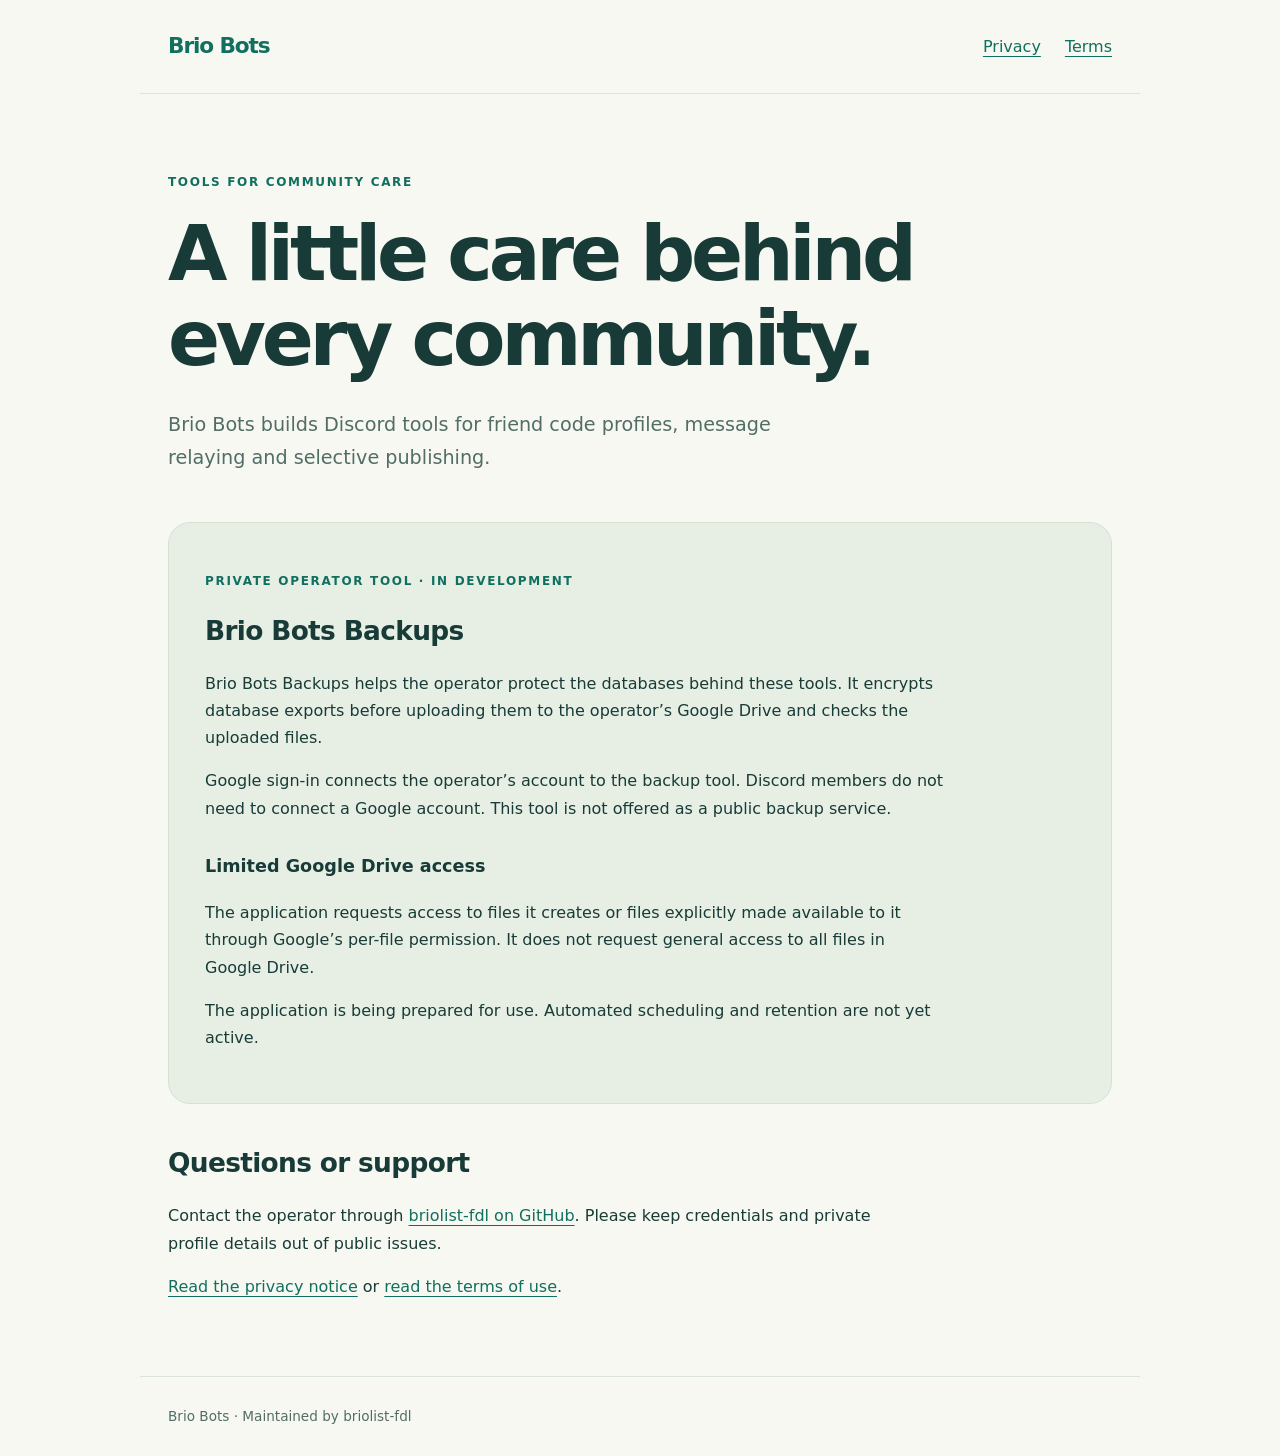
==== index.html @ 3f46c60c "Add Brio Bots Backups information website" ====
<!doctype html>
<html lang="en">
<head>
<meta charset="utf-8">
<meta name="viewport" content="width=device-width, initial-scale=1">
<meta name="description" content="Brio Bots Backups is a private tool for encrypted database backups for Brio Bots Discord applications.">
<title>Brio Bots Backups</title>
<link rel="stylesheet" href="style.css">
</head>
<body>
<header><a class="brand" href="./">Brio Bots</a><nav aria-label="Main navigation"><a href="privacy.html">Privacy</a><a href="terms.html">Terms</a></nav></header>
<main>
<p class="eyebrow">TOOLS FOR COMMUNITY CARE</p>
<h1>A little care behind<br>every community.</h1>
<p class="intro">Brio Bots builds Discord tools for friend code profiles, message relaying and selective publishing.</p>
<section class="card" aria-labelledby="backup-title">
<p class="eyebrow">PRIVATE OPERATOR TOOL · IN DEVELOPMENT</p>
<h2 id="backup-title">Brio Bots Backups</h2>
<p>Brio Bots Backups helps the operator protect the databases behind these tools. It encrypts database exports before uploading them to the operator’s Google Drive and checks the uploaded files.</p>
<p>Google sign-in connects the operator’s account to the backup tool. Discord members do not need to connect a Google account. This tool is not offered as a public backup service.</p>
<h3>Limited Google Drive access</h3>
<p>The application requests access to files it creates or files explicitly made available to it through Google’s per-file permission. It does not request general access to all files in Google Drive.</p>
<p>The application is being prepared for use. Automated scheduling and retention are not yet active.</p>
</section>
<section class="contact"><h2>Questions or support</h2><p>Contact the operator through <a href="https://github.com/briolist-fdl">briolist-fdl on GitHub</a>. Please keep credentials and private profile details out of public issues.</p><p><a href="privacy.html">Read the privacy notice</a> or <a href="terms.html">read the terms of use</a>.</p></section>
</main>
<footer>Brio Bots · Maintained by briolist-fdl</footer>
</body></html>
---- style.css ----
:root{color-scheme:light;--ink:#183b38;--muted:#526d67;--paper:#f7f8f1;--accent:#116f60}*{box-sizing:border-box}body{margin:0;background:var(--paper);color:var(--ink);font-family:system-ui,-apple-system,BlinkMacSystemFont,"Segoe UI",sans-serif;line-height:1.7}header,main,footer{max-width:1000px;margin:auto;padding:28px}header{display:flex;justify-content:space-between;align-items:center;border-bottom:1px solid #dce3d8}.brand{font-size:1.35rem;font-weight:800;text-decoration:none;letter-spacing:-.05em}nav{display:flex;gap:24px}a{color:var(--accent);text-underline-offset:4px}a:hover{text-decoration-thickness:2px}a:focus-visible{outline:3px solid #ddad32;outline-offset:5px}main{padding-top:66px;padding-bottom:60px}h1{font-size:clamp(2.4rem,6vw,4.8rem);line-height:1.1;letter-spacing:-.055em;font-weight:750;margin:20px 0 28px}h2{font-size:1.65rem;line-height:1.3;letter-spacing:-.025em}h3{font-size:1.1rem;margin-top:30px}.eyebrow{font-size:.75rem;font-weight:750;letter-spacing:.14em;color:var(--accent)}.intro{font-size:1.2rem;max-width:630px;color:var(--muted)}.card{background:#e7efe5;border:1px solid #d5e1d2;border-radius:22px;padding:36px;margin-top:48px}.card p{max-width:740px}.contact{margin-top:42px;max-width:750px}footer{font-size:.85rem;border-top:1px solid #dce3d8;color:var(--muted)}.document{max-width:800px;padding-top:44px}.document h1{font-size:3rem}.document h2{margin-top:38px}.muted{color:var(--muted)}code{background:#e7efe5;padding:2px 5px;border-radius:4px}@media(max-width:520px){header,main,footer{padding-left:22px;padding-right:22px}main{padding-top:40px}.card{padding:24px}nav{gap:16px}.document h1{font-size:2.5rem}}
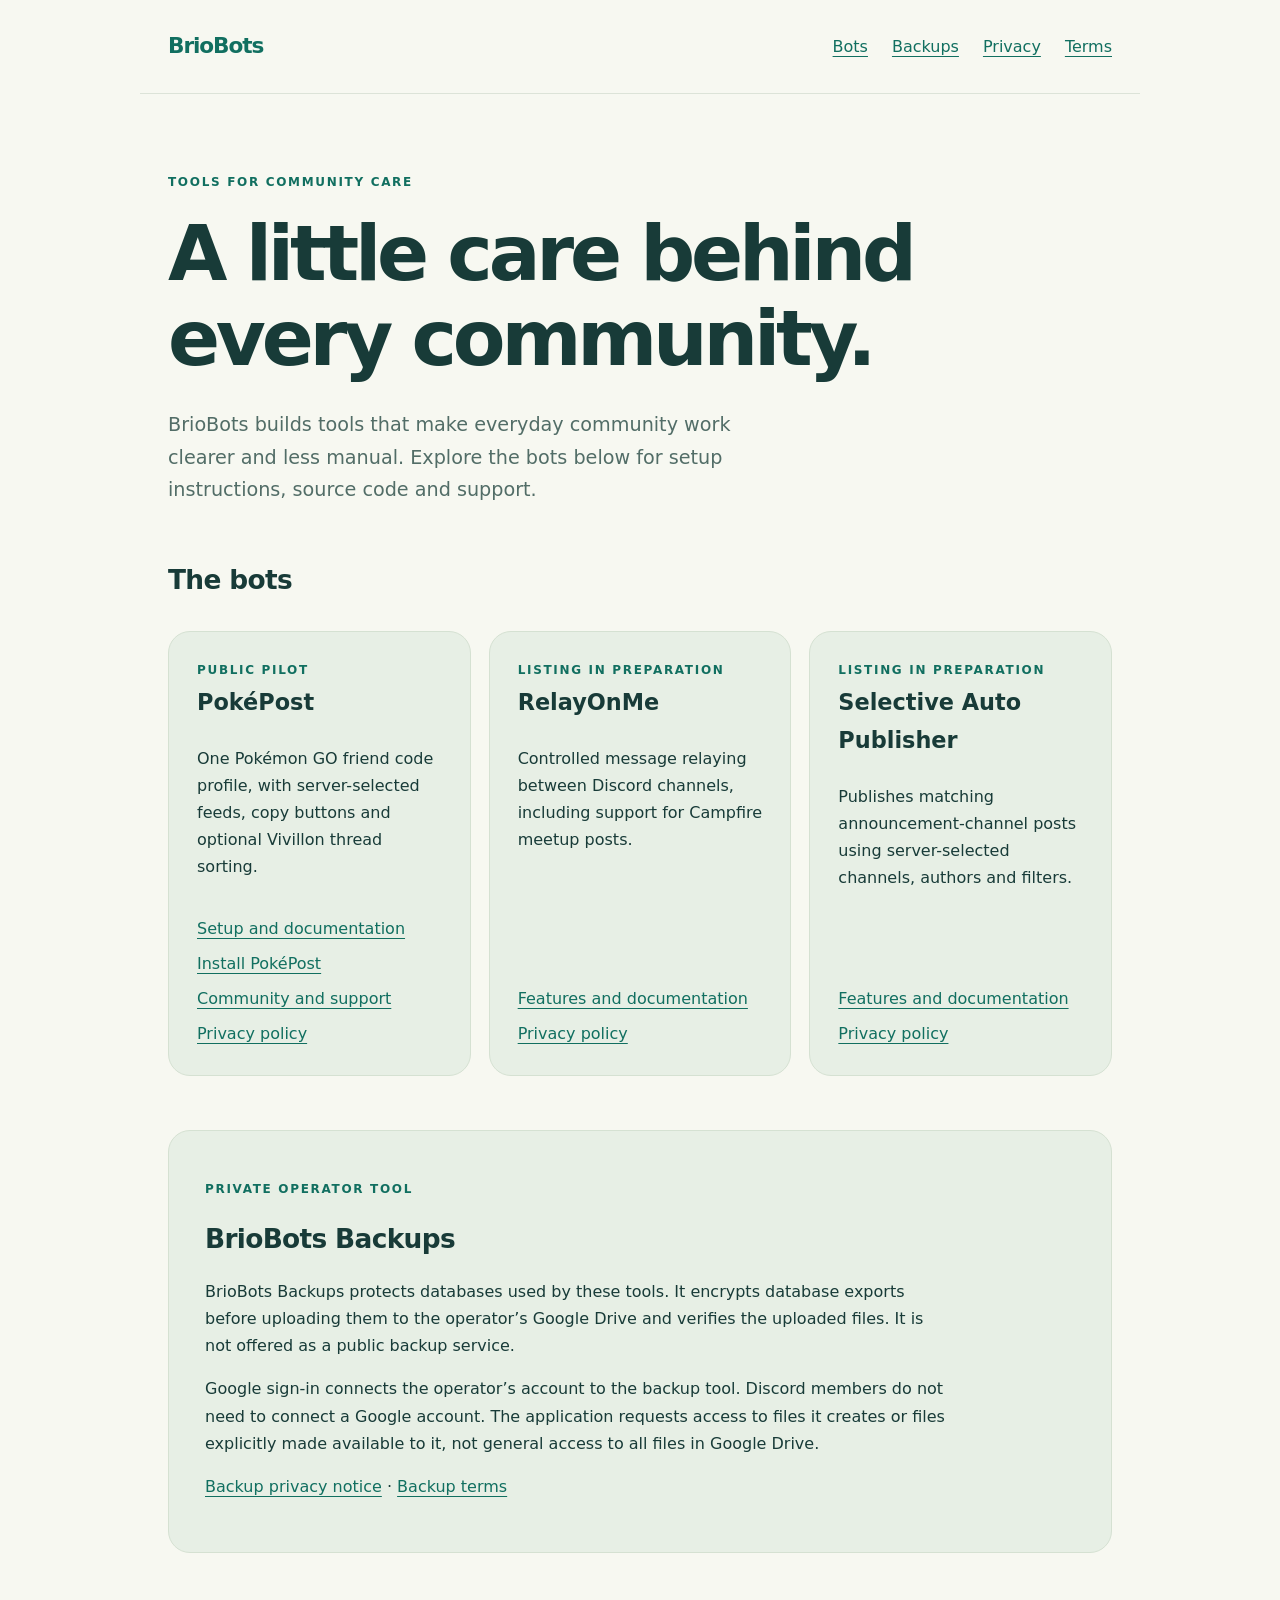
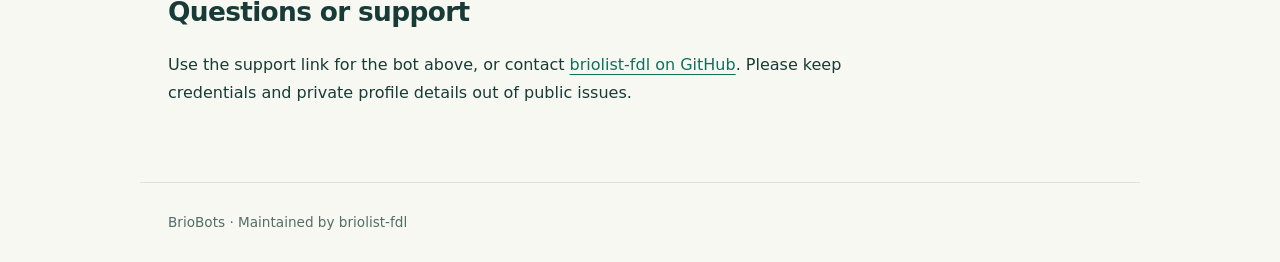
==== commit ac93f576: "Brand BrioBots site and add bot landing sections" ====
--- a/index.html
+++ b/index.html
@@ -3,26 +3,32 @@
 <head>
 <meta charset="utf-8">
 <meta name="viewport" content="width=device-width, initial-scale=1">
-<meta name="description" content="Brio Bots Backups is a private tool for encrypted database backups for Brio Bots Discord applications.">
-<title>Brio Bots Backups</title>
+<meta name="description" content="BrioBots builds practical Discord tools for friend code profiles, message relaying and selective publishing.">
+<title>BrioBots · Discord tools for communities</title>
 <link rel="stylesheet" href="style.css">
 </head>
 <body>
-<header><a class="brand" href="./">Brio Bots</a><nav aria-label="Main navigation"><a href="privacy.html">Privacy</a><a href="terms.html">Terms</a></nav></header>
+<header><a class="brand" href="./">BrioBots</a><nav aria-label="Main navigation"><a href="#bots">Bots</a><a href="#backups">Backups</a><a href="privacy.html">Privacy</a><a href="terms.html">Terms</a></nav></header>
 <main>
 <p class="eyebrow">TOOLS FOR COMMUNITY CARE</p>
 <h1>A little care behind<br>every community.</h1>
-<p class="intro">Brio Bots builds Discord tools for friend code profiles, message relaying and selective publishing.</p>
-<section class="card" aria-labelledby="backup-title">
-<p class="eyebrow">PRIVATE OPERATOR TOOL · IN DEVELOPMENT</p>
-<h2 id="backup-title">Brio Bots Backups</h2>
-<p>Brio Bots Backups helps the operator protect the databases behind these tools. It encrypts database exports before uploading them to the operator’s Google Drive and checks the uploaded files.</p>
-<p>Google sign-in connects the operator’s account to the backup tool. Discord members do not need to connect a Google account. This tool is not offered as a public backup service.</p>
-<h3>Limited Google Drive access</h3>
-<p>The application requests access to files it creates or files explicitly made available to it through Google’s per-file permission. It does not request general access to all files in Google Drive.</p>
-<p>The application is being prepared for use. Automated scheduling and retention are not yet active.</p>
+<p class="intro">BrioBots builds tools that make everyday community work clearer and less manual. Explore the bots below for setup instructions, source code and support.</p>
+<section id="bots" aria-labelledby="bots-title">
+<h2 id="bots-title">The bots</h2>
+<div class="bot-grid">
+<article class="card bot-card"><p class="eyebrow">PUBLIC PILOT</p><h3>PokéPost</h3><p>One Pokémon GO friend code profile, with server-selected feeds, copy buttons and optional Vivillon thread sorting.</p><div class="card-links"><a href="https://github.com/briolist-fdl/PokePost#readme">Setup and documentation</a><a href="https://discord.com/oauth2/authorize?client_id=1494609975031369828&amp;scope=bot%20applications.commands&amp;permissions=292058115072&amp;integration_type=0">Install PokéPost</a><a href="https://discord.gg/FzXq7fjRhR">Community and support</a><a href="https://github.com/briolist-fdl/PokePost/blob/main/PRIVACY.md">Privacy policy</a></div></article>
+<article class="card bot-card"><p class="eyebrow">LISTING IN PREPARATION</p><h3>RelayOnMe</h3><p>Controlled message relaying between Discord channels, including support for Campfire meetup posts.</p><div class="card-links"><a href="https://github.com/briolist-fdl/RelayOnMe#readme">Features and documentation</a><a href="https://github.com/briolist-fdl/RelayOnMe/blob/main/PRIVACY.md">Privacy policy</a></div></article>
+<article class="card bot-card"><p class="eyebrow">LISTING IN PREPARATION</p><h3>Selective Auto Publisher</h3><p>Publishes matching announcement-channel posts using server-selected channels, authors and filters.</p><div class="card-links"><a href="https://github.com/briolist-fdl/Selective-Auto-Publisher#readme">Features and documentation</a><a href="https://github.com/briolist-fdl/Selective-Auto-Publisher/blob/main/PRIVACY.md">Privacy policy</a></div></article>
+</div>
 </section>
-<section class="contact"><h2>Questions or support</h2><p>Contact the operator through <a href="https://github.com/briolist-fdl">briolist-fdl on GitHub</a>. Please keep credentials and private profile details out of public issues.</p><p><a href="privacy.html">Read the privacy notice</a> or <a href="terms.html">read the terms of use</a>.</p></section>
+<section id="backups" class="card backup-card" aria-labelledby="backup-title">
+<p class="eyebrow">PRIVATE OPERATOR TOOL</p>
+<h2 id="backup-title">BrioBots Backups</h2>
+<p>BrioBots Backups protects databases used by these tools. It encrypts database exports before uploading them to the operator’s Google Drive and verifies the uploaded files. It is not offered as a public backup service.</p>
+<p>Google sign-in connects the operator’s account to the backup tool. Discord members do not need to connect a Google account. The application requests access to files it creates or files explicitly made available to it, not general access to all files in Google Drive.</p>
+<p><a href="privacy.html">Backup privacy notice</a> · <a href="terms.html">Backup terms</a></p>
+</section>
+<section class="contact"><h2>Questions or support</h2><p>Use the support link for the bot above, or contact <a href="https://github.com/briolist-fdl">briolist-fdl on GitHub</a>. Please keep credentials and private profile details out of public issues.</p></section>
 </main>
-<footer>Brio Bots · Maintained by briolist-fdl</footer>
+<footer>BrioBots · Maintained by briolist-fdl</footer>
 </body></html>
--- a/style.css
+++ b/style.css
@@ -1 +1,11 @@
 :root{color-scheme:light;--ink:#183b38;--muted:#526d67;--paper:#f7f8f1;--accent:#116f60}*{box-sizing:border-box}body{margin:0;background:var(--paper);color:var(--ink);font-family:system-ui,-apple-system,BlinkMacSystemFont,"Segoe UI",sans-serif;line-height:1.7}header,main,footer{max-width:1000px;margin:auto;padding:28px}header{display:flex;justify-content:space-between;align-items:center;border-bottom:1px solid #dce3d8}.brand{font-size:1.35rem;font-weight:800;text-decoration:none;letter-spacing:-.05em}nav{display:flex;gap:24px}a{color:var(--accent);text-underline-offset:4px}a:hover{text-decoration-thickness:2px}a:focus-visible{outline:3px solid #ddad32;outline-offset:5px}main{padding-top:66px;padding-bottom:60px}h1{font-size:clamp(2.4rem,6vw,4.8rem);line-height:1.1;letter-spacing:-.055em;font-weight:750;margin:20px 0 28px}h2{font-size:1.65rem;line-height:1.3;letter-spacing:-.025em}h3{font-size:1.1rem;margin-top:30px}.eyebrow{font-size:.75rem;font-weight:750;letter-spacing:.14em;color:var(--accent)}.intro{font-size:1.2rem;max-width:630px;color:var(--muted)}.card{background:#e7efe5;border:1px solid #d5e1d2;border-radius:22px;padding:36px;margin-top:48px}.card p{max-width:740px}.contact{margin-top:42px;max-width:750px}footer{font-size:.85rem;border-top:1px solid #dce3d8;color:var(--muted)}.document{max-width:800px;padding-top:44px}.document h1{font-size:3rem}.document h2{margin-top:38px}.muted{color:var(--muted)}code{background:#e7efe5;padding:2px 5px;border-radius:4px}@media(max-width:520px){header,main,footer{padding-left:22px;padding-right:22px}main{padding-top:40px}.card{padding:24px}nav{gap:16px}.document h1{font-size:2.5rem}}
+:root{scroll-behavior:smooth}
+#bots{margin-top:56px}
+.bot-grid{display:grid;grid-template-columns:repeat(auto-fit,minmax(250px,1fr));gap:18px}
+.bot-card{margin-top:12px;display:flex;flex-direction:column;padding:28px}
+.bot-card h3{font-size:1.4rem;margin:2px 0 8px}
+.bot-card .eyebrow{margin:0}
+.card-links{display:flex;flex-direction:column;gap:8px;margin-top:auto;padding-top:18px}
+.backup-card{margin-top:54px}
+nav{flex-wrap:wrap}
+@media(max-width:520px){nav{gap:12px;font-size:.9rem}}
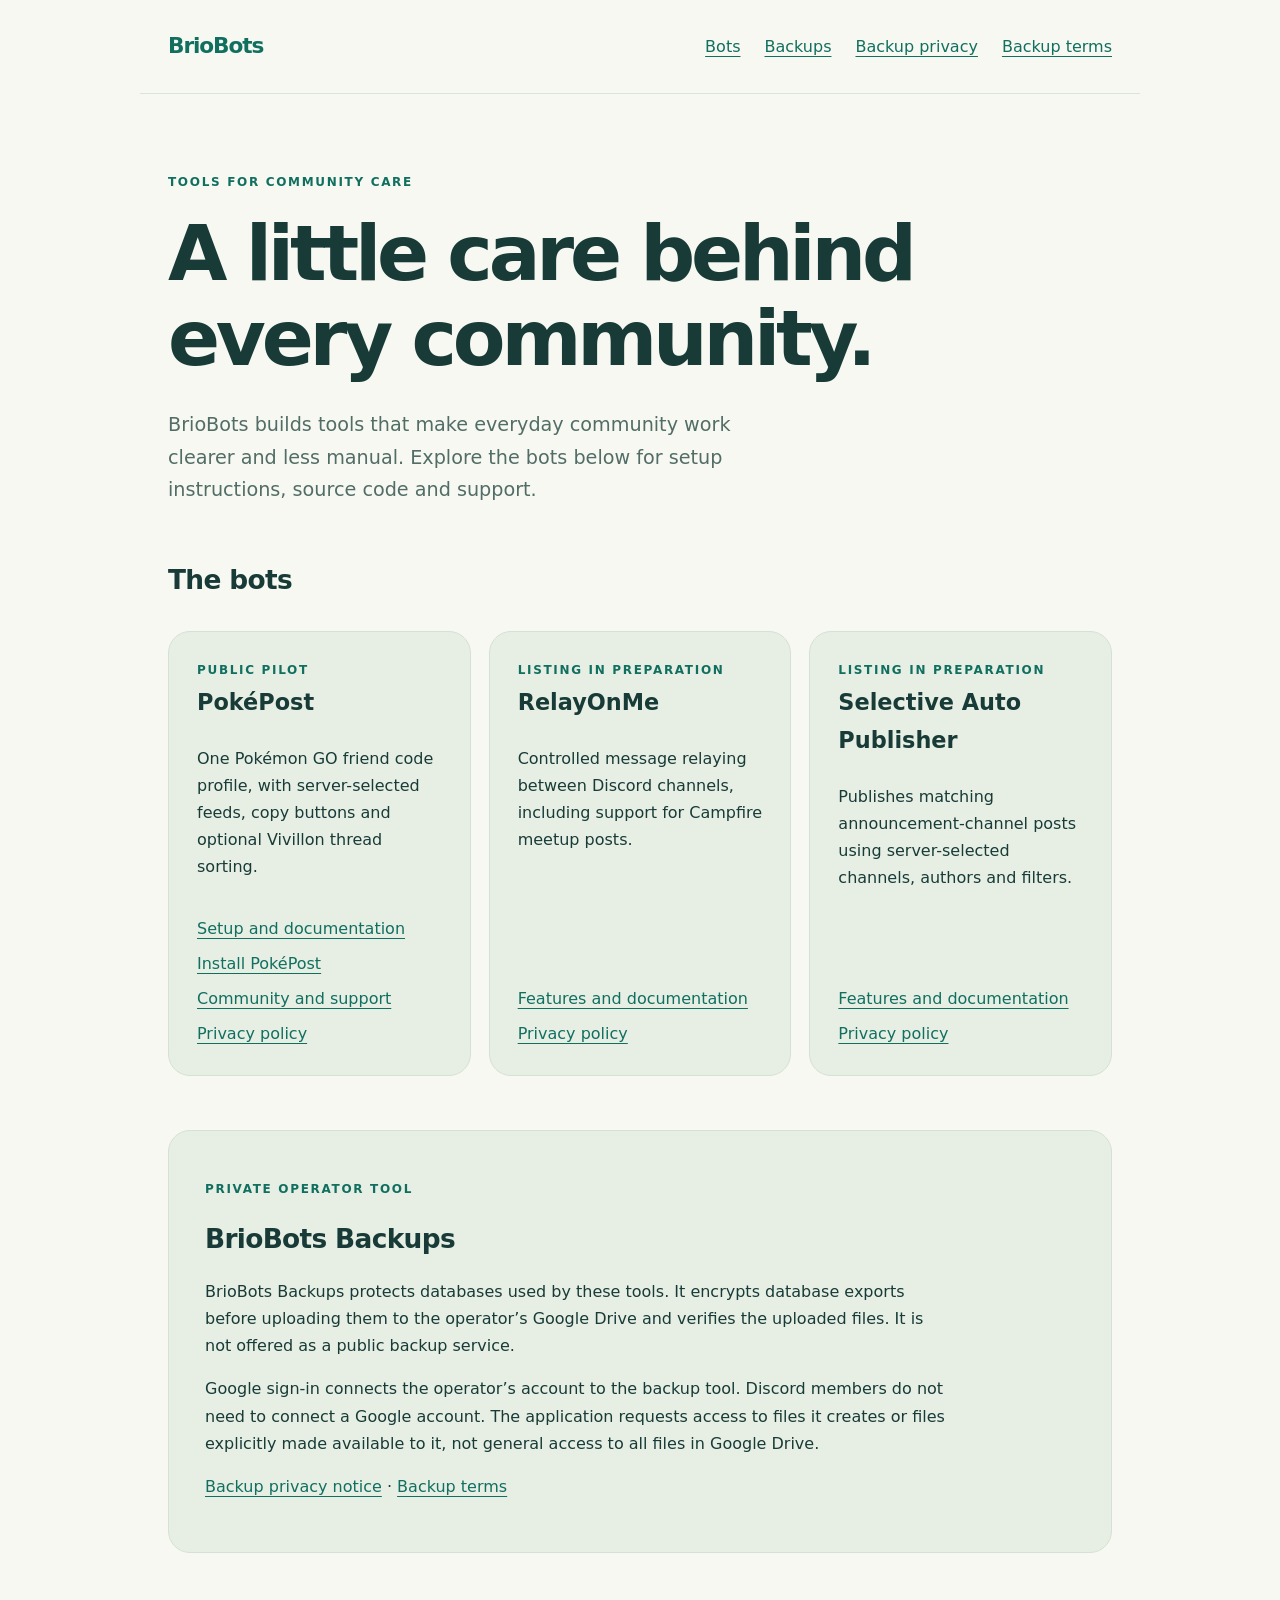
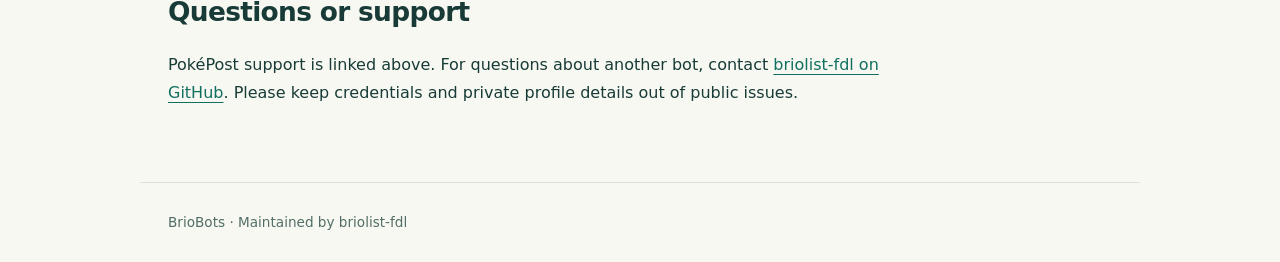
==== commit 10209f18: "Clarify backup-only policies and bot support" ====
--- a/index.html
+++ b/index.html
@@ -5,10 +5,10 @@
 <meta name="viewport" content="width=device-width, initial-scale=1">
 <meta name="description" content="BrioBots builds practical Discord tools for friend code profiles, message relaying and selective publishing.">
 <title>BrioBots · Discord tools for communities</title>
-<link rel="stylesheet" href="style.css">
+<link rel="stylesheet" href="style.css?v=2">
 </head>
 <body>
-<header><a class="brand" href="./">BrioBots</a><nav aria-label="Main navigation"><a href="#bots">Bots</a><a href="#backups">Backups</a><a href="privacy.html">Privacy</a><a href="terms.html">Terms</a></nav></header>
+<header><a class="brand" href="./">BrioBots</a><nav aria-label="Main navigation"><a href="#bots">Bots</a><a href="#backups">Backups</a><a href="privacy.html">Backup privacy</a><a href="terms.html">Backup terms</a></nav></header>
 <main>
 <p class="eyebrow">TOOLS FOR COMMUNITY CARE</p>
 <h1>A little care behind<br>every community.</h1>
@@ -28,7 +28,7 @@
 <p>Google sign-in connects the operator’s account to the backup tool. Discord members do not need to connect a Google account. The application requests access to files it creates or files explicitly made available to it, not general access to all files in Google Drive.</p>
 <p><a href="privacy.html">Backup privacy notice</a> · <a href="terms.html">Backup terms</a></p>
 </section>
-<section class="contact"><h2>Questions or support</h2><p>Use the support link for the bot above, or contact <a href="https://github.com/briolist-fdl">briolist-fdl on GitHub</a>. Please keep credentials and private profile details out of public issues.</p></section>
+<section class="contact"><h2>Questions or support</h2><p>PokéPost support is linked above. For questions about another bot, contact <a href="https://github.com/briolist-fdl">briolist-fdl on GitHub</a>. Please keep credentials and private profile details out of public issues.</p></section>
 </main>
 <footer>BrioBots · Maintained by briolist-fdl</footer>
 </body></html>
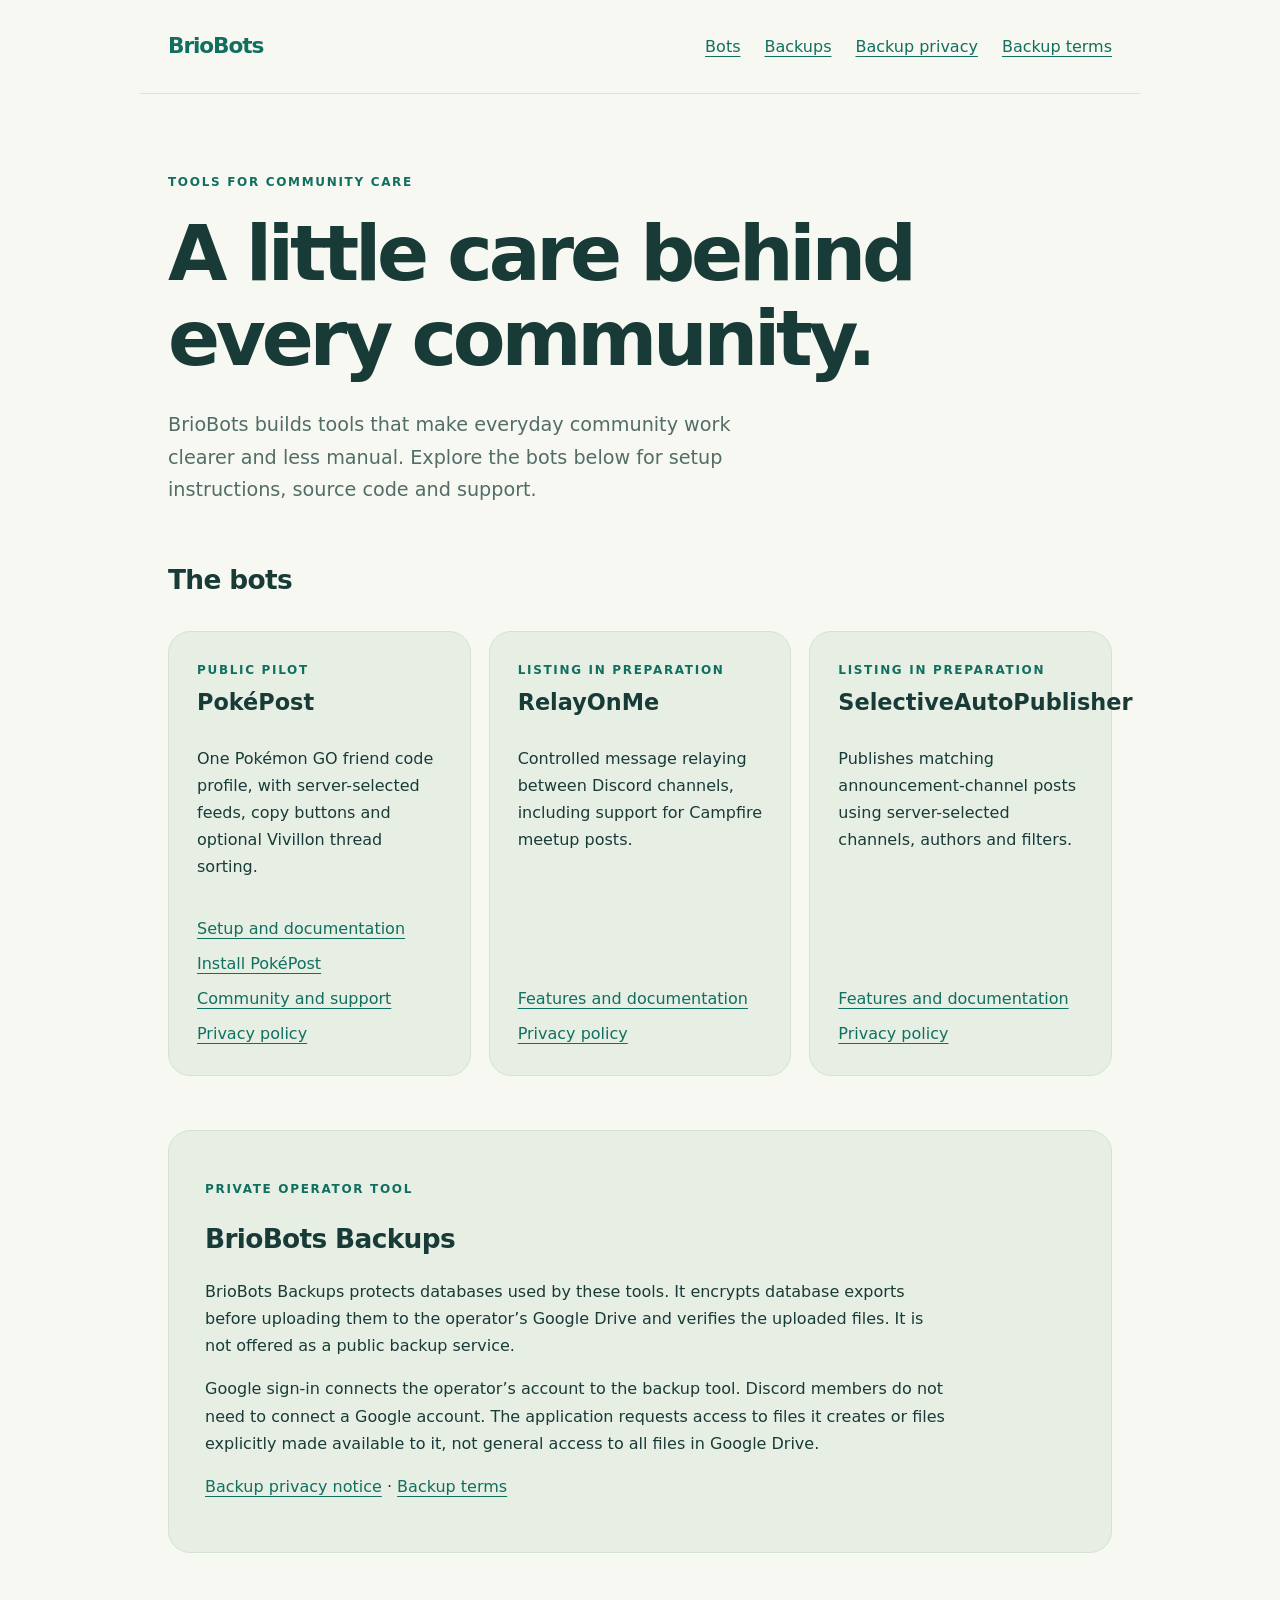
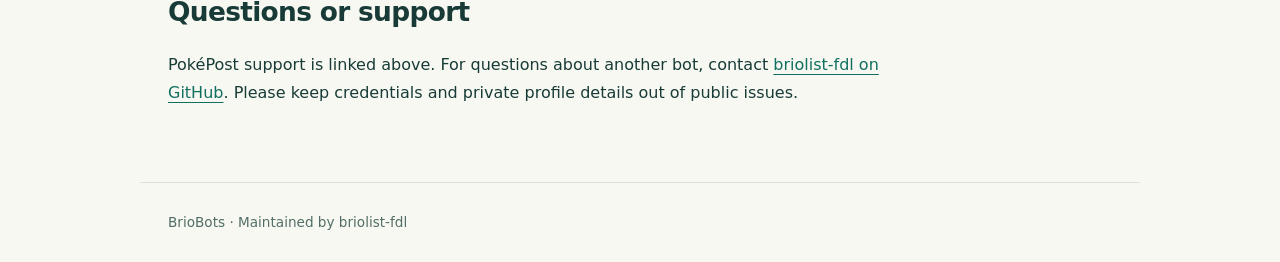
==== commit 18a69d70: "Use SelectiveAutoPublisher branding on bot site" ====
--- a/index.html
+++ b/index.html
@@ -18,7 +18,7 @@
 <div class="bot-grid">
 <article class="card bot-card"><p class="eyebrow">PUBLIC PILOT</p><h3>PokéPost</h3><p>One Pokémon GO friend code profile, with server-selected feeds, copy buttons and optional Vivillon thread sorting.</p><div class="card-links"><a href="https://github.com/briolist-fdl/PokePost#readme">Setup and documentation</a><a href="https://discord.com/oauth2/authorize?client_id=1494609975031369828&amp;scope=bot%20applications.commands&amp;permissions=292058115072&amp;integration_type=0">Install PokéPost</a><a href="https://discord.gg/FzXq7fjRhR">Community and support</a><a href="https://github.com/briolist-fdl/PokePost/blob/main/PRIVACY.md">Privacy policy</a></div></article>
 <article class="card bot-card"><p class="eyebrow">LISTING IN PREPARATION</p><h3>RelayOnMe</h3><p>Controlled message relaying between Discord channels, including support for Campfire meetup posts.</p><div class="card-links"><a href="https://github.com/briolist-fdl/RelayOnMe#readme">Features and documentation</a><a href="https://github.com/briolist-fdl/RelayOnMe/blob/main/PRIVACY.md">Privacy policy</a></div></article>
-<article class="card bot-card"><p class="eyebrow">LISTING IN PREPARATION</p><h3>Selective Auto Publisher</h3><p>Publishes matching announcement-channel posts using server-selected channels, authors and filters.</p><div class="card-links"><a href="https://github.com/briolist-fdl/Selective-Auto-Publisher#readme">Features and documentation</a><a href="https://github.com/briolist-fdl/Selective-Auto-Publisher/blob/main/PRIVACY.md">Privacy policy</a></div></article>
+<article class="card bot-card"><p class="eyebrow">LISTING IN PREPARATION</p><h3>SelectiveAutoPublisher</h3><p>Publishes matching announcement-channel posts using server-selected channels, authors and filters.</p><div class="card-links"><a href="https://github.com/briolist-fdl/Selective-Auto-Publisher#readme">Features and documentation</a><a href="https://github.com/briolist-fdl/Selective-Auto-Publisher/blob/main/PRIVACY.md">Privacy policy</a></div></article>
 </div>
 </section>
 <section id="backups" class="card backup-card" aria-labelledby="backup-title">
